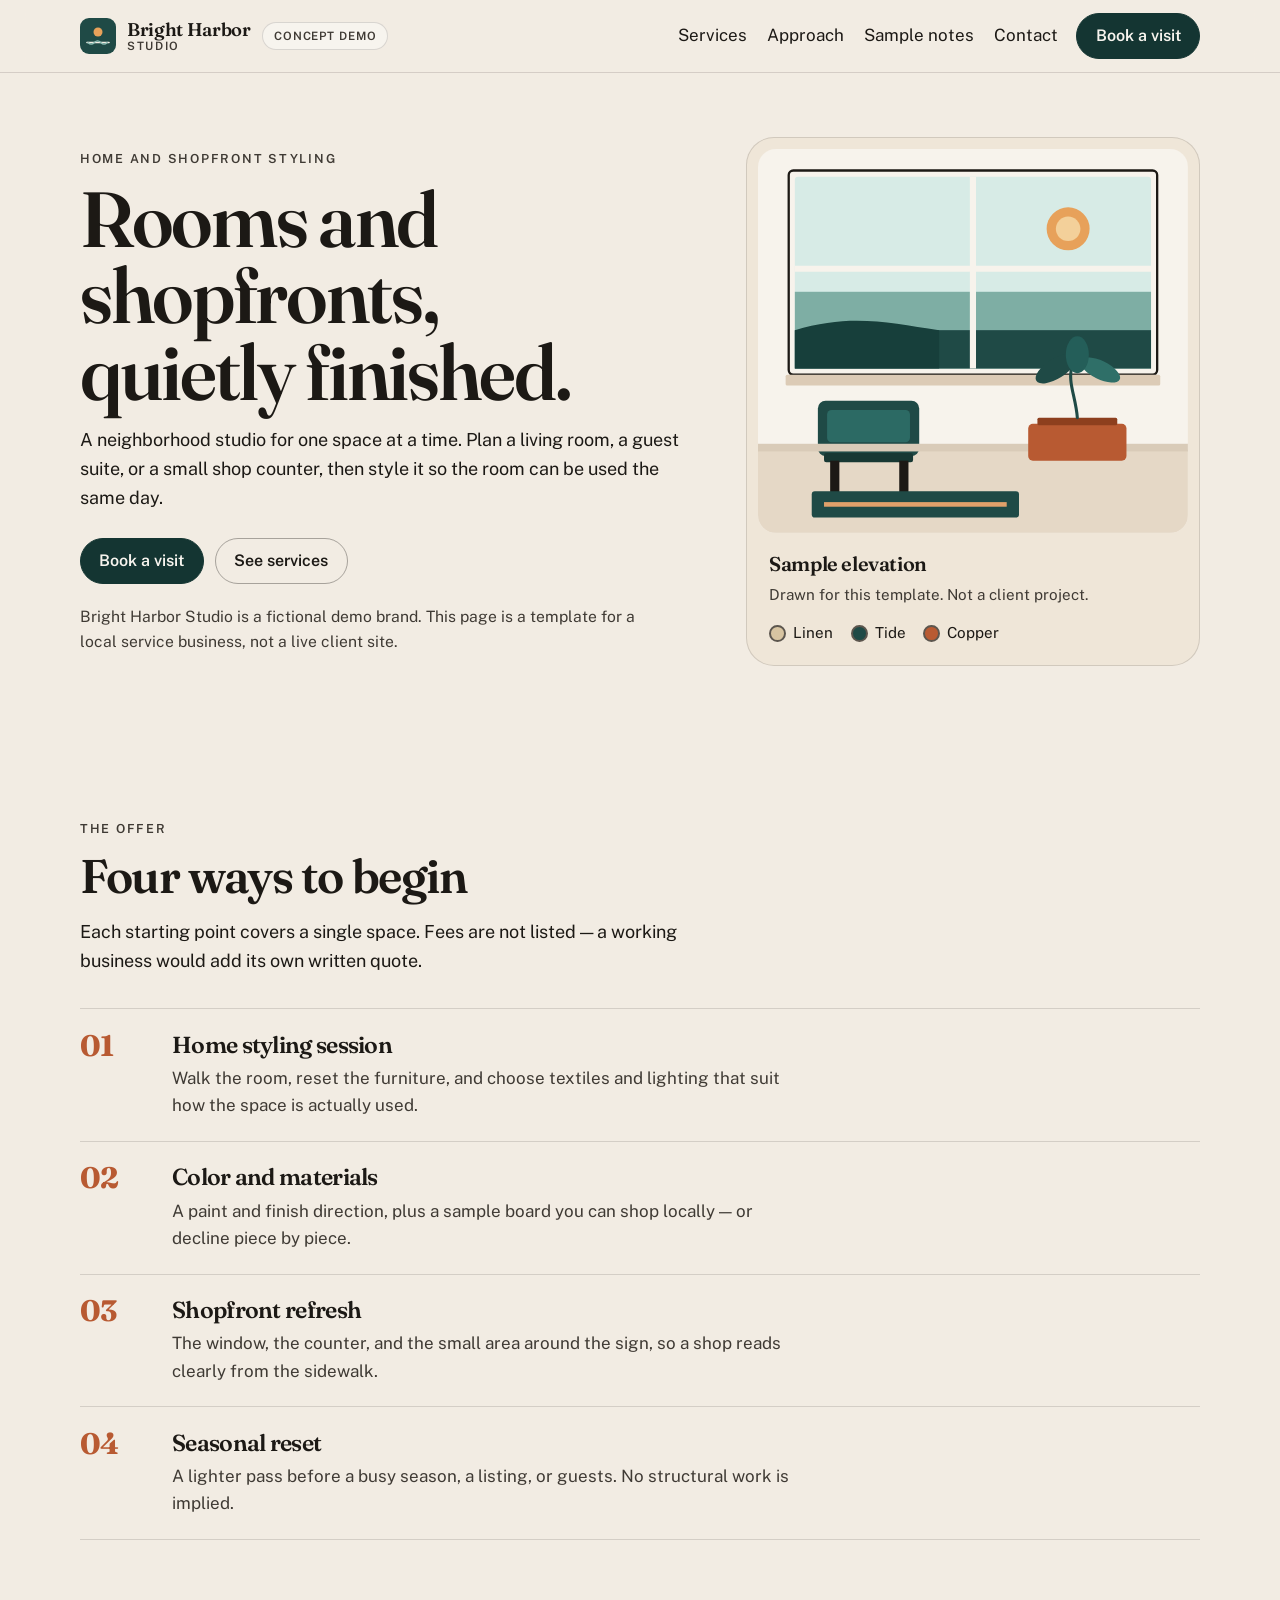
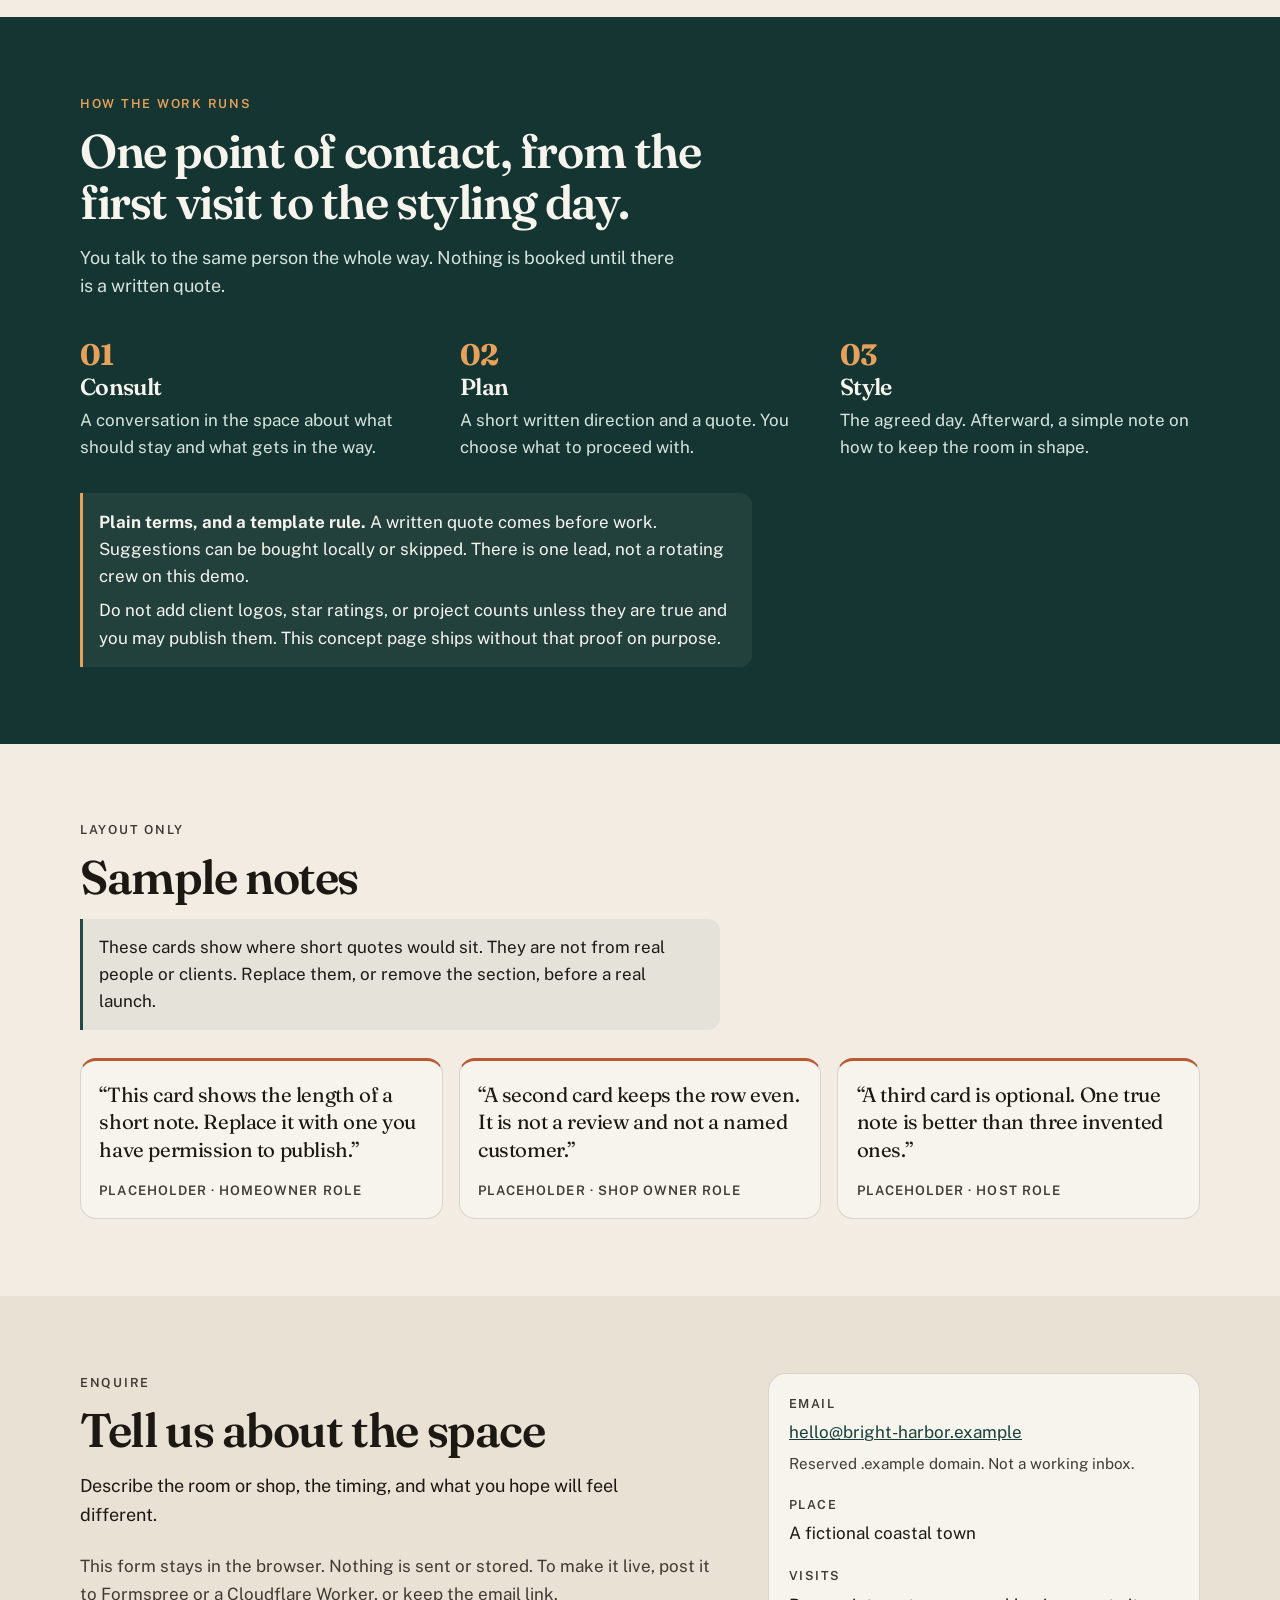
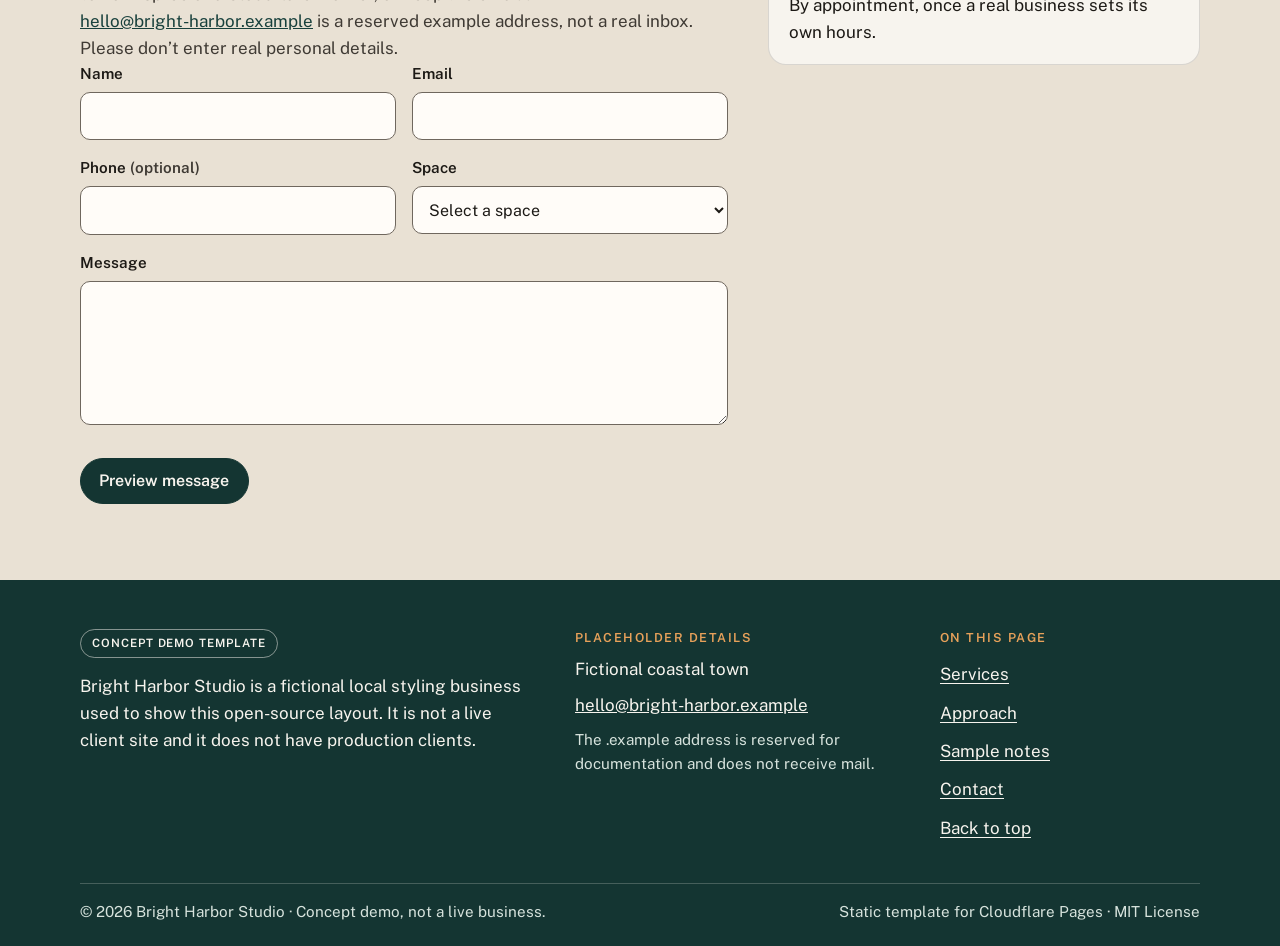
==== public/index.html @ 80c261a0 "Add Bright Harbor Studio concept landing template Ship a static HTML, CSS, and JS page a local servi" ====
<!DOCTYPE html>
<html lang="en">
<head>
  <meta charset="utf-8">
  <meta name="viewport" content="width=device-width, initial-scale=1">
  <title>Bright Harbor Studio — concept landing template</title>
  <meta name="description" content="Concept demo landing page for Bright Harbor Studio, a fictional local styling business. A static template for Cloudflare Pages — not a live client site.">
  <meta name="theme-color" content="#143532">
  <meta property="og:title" content="Bright Harbor Studio — concept landing template">
  <meta property="og:description" content="A fictional local-service landing page. Not a live client site.">
  <meta property="og:type" content="website">
  <link rel="icon" href="favicon.svg" type="image/svg+xml">
  <link rel="preconnect" href="https://fonts.googleapis.com">
  <link rel="preconnect" href="https://fonts.gstatic.com" crossorigin>
  <link href="https://fonts.googleapis.com/css2?family=Fraunces:opsz,wght@9..144,500;9..144,600;9..144,700&family=Public+Sans:ital,wght@0,400;0,500;0,600;1,400&display=swap" rel="stylesheet">
  <link rel="stylesheet" href="css/styles.css">
</head>
<body>
  <a class="skip-link" href="#content">Skip to content</a>
  <header class="site-header" id="top">
    <div class="wrap header-bar">
      <div class="brand">
        <a class="logo" href="#top">
          <svg class="logo-mark" viewBox="0 0 36 36" width="36" height="36" aria-hidden="true">
            <rect width="36" height="36" rx="9" fill="#1f4a46"/>
            <circle cx="18" cy="14" r="4.5" fill="#e7a15a"/>
            <path d="M7 24.5h22" stroke="#f3ece3" stroke-width="1.6" stroke-linecap="round"/>
            <path d="M8 24.5c2.2 2.2 4.2 2.2 6.4 0s4.2-2.2 6.4 0 4.2 2.2 6.4 0" fill="none" stroke="#8fbfb6" stroke-width="1.4" stroke-linecap="round"/>
          </svg>
          <span class="logo-text">
            <span class="logo-name">Bright Harbor</span>
            <span class="logo-sub">Studio</span>
          </span>
        </a>
        <span class="demo-pill">Concept demo</span>
      </div>
      <nav class="site-nav" aria-label="Primary">
        <a href="#services">Services</a>
        <a href="#approach">Approach</a>
        <a href="#notes">Sample notes</a>
        <a href="#contact">Contact</a>
        <a class="button nav-cta" href="#contact">Book a visit</a>
      </nav>
    </div>
  </header>

  <main id="content">
    <section class="hero" aria-labelledby="hero-title">
      <div class="wrap hero-grid">
        <div>
          <p class="kicker">Home and shopfront styling</p>
          <h1 id="hero-title">Rooms and shopfronts, quietly finished.</h1>
          <p class="lede">A neighborhood studio for one space at a time. Plan a living room, a guest suite, or a small shop counter, then style it so the room can be used the same day.</p>
          <div class="actions">
            <a class="button" href="#contact">Book a visit</a>
            <a class="button button-ghost" href="#services">See services</a>
          </div>
          <p class="concept-line">Bright Harbor Studio is a fictional demo brand. This page is a template for a local service business, not a live client site.</p>
        </div>
        <figure class="hero-card">
          <svg viewBox="0 0 560 500" width="560" height="500" role="img" aria-label="Decorative sample of a sunlit room facing the water. Not a photograph of a client project.">
            <rect width="560" height="500" fill="#f7f3ec"/>
            <rect y="392" width="560" height="108" fill="#e5d8c6"/>
            <rect x="48" y="36" width="464" height="250" rx="4" fill="#d7ebe6"/>
            <rect x="48" y="186" width="464" height="100" fill="#7eaea4"/>
            <rect x="48" y="236" width="464" height="50" fill="#1f4a46"/>
            <path d="M48 236 C120 214 170 226 236 236 L236 286 L48 286 Z" fill="#173f3b"/>
            <circle cx="404" cy="104" r="28" fill="#e7a15a"/>
            <circle cx="404" cy="104" r="16" fill="#f3d09a"/>
            <path d="M280 36 V286 M48 156 H512" stroke="#f7f3ec" stroke-width="8"/>
            <rect x="40" y="28" width="480" height="266" rx="6" fill="none" stroke="#1c1915" stroke-width="3"/>
            <rect x="36" y="294" width="488" height="14" rx="2" fill="#dccbb6"/>
            <rect x="78" y="328" width="132" height="72" rx="10" fill="#1f4a46"/>
            <rect x="90" y="340" width="108" height="42" rx="6" fill="#2c6a64"/>
            <rect x="86" y="396" width="116" height="12" rx="3" fill="#173833"/>
            <rect x="94" y="406" width="12" height="46" fill="#1c1915"/>
            <rect x="184" y="406" width="12" height="46" fill="#1c1915"/>
            <rect y="384" width="560" height="10" fill="#d9cbb8"/>
            <rect x="352" y="358" width="128" height="48" rx="6" fill="#b85a32"/>
            <rect x="364" y="350" width="104" height="10" rx="2" fill="#8d3f1e"/>
            <path d="M416 350c-2-28-14-48-6-70" fill="none" stroke="#1f4a46" stroke-width="4" stroke-linecap="round"/>
            <ellipse cx="388" cy="286" rx="30" ry="13" fill="#1f4a46" transform="rotate(-32 388 286)"/>
            <ellipse cx="446" cy="288" rx="28" ry="12" fill="#2f6f68" transform="rotate(26 446 288)"/>
            <ellipse cx="416" cy="268" rx="15" ry="24" fill="#245e59"/>
            <rect x="70" y="446" width="270" height="34" rx="4" fill="#1f4a46"/>
            <rect x="86" y="460" width="238" height="6" fill="#e0a06a"/>
          </svg>
          <figcaption>
            <p class="caption-title">Sample elevation</p>
            <p class="caption-note">Drawn for this template. Not a client project.</p>
            <ul class="swatches">
              <li><span class="swatch swatch-linen" aria-hidden="true"></span> Linen</li>
              <li><span class="swatch swatch-tide" aria-hidden="true"></span> Tide</li>
              <li><span class="swatch swatch-copper" aria-hidden="true"></span> Copper</li>
            </ul>
          </figcaption>
        </figure>
      </div>
    </section>

    <section class="section" id="services" aria-labelledby="services-title">
      <div class="wrap">
        <p class="kicker">The offer</p>
        <h2 id="services-title">Four ways to begin</h2>
        <p class="lede">Each starting point covers a single space. Fees are not listed — a working business would add its own written quote.</p>
        <ol class="service-list">
          <li>
            <span class="num">01</span>
            <div>
              <h3>Home styling session</h3>
              <p>Walk the room, reset the furniture, and choose textiles and lighting that suit how the space is actually used.</p>
            </div>
          </li>
          <li>
            <span class="num">02</span>
            <div>
              <h3>Color and materials</h3>
              <p>A paint and finish direction, plus a sample board you can shop locally — or decline piece by piece.</p>
            </div>
          </li>
          <li>
            <span class="num">03</span>
            <div>
              <h3>Shopfront refresh</h3>
              <p>The window, the counter, and the small area around the sign, so a shop reads clearly from the sidewalk.</p>
            </div>
          </li>
          <li>
            <span class="num">04</span>
            <div>
              <h3>Seasonal reset</h3>
              <p>A lighter pass before a busy season, a listing, or guests. No structural work is implied.</p>
            </div>
          </li>
        </ol>
      </div>
    </section>

    <section class="section band-dark" id="approach" aria-labelledby="approach-title">
      <div class="wrap">
        <p class="kicker">How the work runs</p>
        <h2 id="approach-title">One point of contact, from the first visit to the styling day.</h2>
        <p class="lede">You talk to the same person the whole way. Nothing is booked until there is a written quote.</p>
        <ol class="steps">
          <li>
            <span class="num">01</span>
            <h3>Consult</h3>
            <p>A conversation in the space about what should stay and what gets in the way.</p>
          </li>
          <li>
            <span class="num">02</span>
            <h3>Plan</h3>
            <p>A short written direction and a quote. You choose what to proceed with.</p>
          </li>
          <li>
            <span class="num">03</span>
            <h3>Style</h3>
            <p>The agreed day. Afterward, a simple note on how to keep the room in shape.</p>
          </li>
        </ol>
        <div class="template-note">
          <p><strong>Plain terms, and a template rule.</strong> A written quote comes before work. Suggestions can be bought locally or skipped. There is one lead, not a rotating crew on this demo.</p>
          <p>Do not add client logos, star ratings, or project counts unless they are true and you may publish them. This concept page ships without that proof on purpose.</p>
        </div>
      </div>
    </section>

    <section class="section" id="notes" aria-labelledby="notes-title">
      <div class="wrap">
        <p class="kicker">Layout only</p>
        <h2 id="notes-title">Sample notes</h2>
        <p class="note-intro">These cards show where short quotes would sit. They are not from real people or clients. Replace them, or remove the section, before a real launch.</p>
        <div class="note-grid">
          <figure class="note-card">
            <p>“This card shows the length of a short note. Replace it with one you have permission to publish.”</p>
            <footer>Placeholder · homeowner role</footer>
          </figure>
          <figure class="note-card">
            <p>“A second card keeps the row even. It is not a review and not a named customer.”</p>
            <footer>Placeholder · shop owner role</footer>
          </figure>
          <figure class="note-card">
            <p>“A third card is optional. One true note is better than three invented ones.”</p>
            <footer>Placeholder · host role</footer>
          </figure>
        </div>
      </div>
    </section>

    <section class="section band-sand" id="contact" aria-labelledby="contact-title">
      <div class="wrap contact-grid">
        <div>
          <p class="kicker">Enquire</p>
          <h2 id="contact-title">Tell us about the space</h2>
          <p class="lede">Describe the room or shop, the timing, and what you hope will feel different.</p>
          <form id="contact-form" class="contact-form" action="mailto:hello@bright-harbor.example" method="post" enctype="text/plain" aria-describedby="form-help">
            <p id="form-help" class="form-help">This form stays in the browser. Nothing is sent or stored. To make it live, post it to Formspree or a Cloudflare Worker, or keep the email link. <a class="email-link" href="mailto:hello@bright-harbor.example">hello@bright-harbor.example</a> is a reserved example address, not a real inbox. Please don’t enter real personal details.</p>
            <div class="form-grid">
              <div class="field">
                <label for="name">Name</label>
                <input id="name" name="name" type="text" autocomplete="name" maxlength="120" required>
              </div>
              <div class="field">
                <label for="email">Email</label>
                <input id="email" name="email" type="email" autocomplete="email" maxlength="160" required>
              </div>
              <div class="field">
                <label for="phone">Phone <span class="fine">(optional)</span></label>
                <input id="phone" name="phone" type="tel" autocomplete="tel" maxlength="40">
              </div>
              <div class="field">
                <label for="space">Space</label>
                <select id="space" name="space" required>
                  <option value="">Select a space</option>
                  <option value="home">Home — one room</option>
                  <option value="shopfront">Shopfront</option>
                  <option value="seasonal">Seasonal reset</option>
                  <option value="unsure">Not sure yet</option>
                </select>
              </div>
              <div class="field field-full">
                <label for="message">Message</label>
                <textarea id="message" name="message" maxlength="2000" required></textarea>
              </div>
            </div>
            <div class="actions">
              <button class="button" type="submit">Preview message</button>
            </div>
            <div id="form-status" class="form-status" role="status" aria-live="polite" tabindex="-1" hidden></div>
            <noscript>
              <p class="form-help">JavaScript is off, so the button opens an email draft to the example address instead of an on-page note. That address still does not receive mail.</p>
            </noscript>
          </form>
        </div>
        <aside class="contact-aside" aria-label="Placeholder studio details">
          <p class="aside-label">Email</p>
            <p><a class="email-link" href="mailto:hello@bright-harbor.example">hello@bright-harbor.example</a></p>
          <p class="fine aside-gap">Reserved .example domain. Not a working inbox.</p>
          <p class="aside-label">Place</p>
          <p>A fictional coastal town</p>
          <p class="aside-label">Visits</p>
          <p>By appointment, once a real business sets its own hours.</p>
        </aside>
      </div>
    </section>
  </main>

  <footer class="site-footer">
    <div class="wrap footer-grid">
      <div>
        <p class="demo-badge">Concept demo template</p>
        <p>Bright Harbor Studio is a fictional local styling business used to show this open-source layout. It is not a live client site and it does not have production clients.</p>
      </div>
      <div>
        <p class="footer-label">Placeholder details</p>
        <p>Fictional coastal town</p>
        <p class="footer-gap"><a class="email-link" href="mailto:hello@bright-harbor.example">hello@bright-harbor.example</a></p>
        <p class="fine footer-gap">The .example address is reserved for documentation and does not receive mail.</p>
      </div>
      <nav aria-label="On this page">
        <p class="footer-label">On this page</p>
        <ul class="footer-links">
          <li><a href="#services">Services</a></li>
          <li><a href="#approach">Approach</a></li>
          <li><a href="#notes">Sample notes</a></li>
          <li><a href="#contact">Contact</a></li>
          <li><a href="#top">Back to top</a></li>
        </ul>
      </nav>
    </div>
    <div class="wrap footer-base">
      <p>© <span id="year">2026</span> Bright Harbor Studio · Concept demo, not a live business.</p>
      <p>Static template for Cloudflare Pages · MIT License</p>
    </div>
  </footer>
  <script src="js/main.js"></script>
</body>
</html>
---- public/css/styles.css ----
/* Bright Harbor Studio — concept template
   Recolor the page by editing the custom properties below. */

:root {
  --paper: #f2ece3;
  --paper-deep: #e9e1d4;
  --foam: #f7f4ee;
  --ink: #1c1915;
  --ink-soft: #3f3a34;
  --tide: #1f4a46;
  --tide-deep: #143532;
  --copper: #b85a32;
  --line: rgba(28, 25, 21, 0.14);
  --serif: "Fraunces", "Iowan Old Style", Palatino, "Palatino Linotype", Georgia, serif;
  --sans: "Public Sans", "Segoe UI", "Helvetica Neue", Arial, sans-serif;
  --wrap: 1120px;
  --header: 4.5rem;
  color-scheme: light;
}

*,
*::before,
*::after {
  box-sizing: border-box;
}

html {
  scroll-behavior: smooth;
}

body {
  margin: 0;
  min-height: 100vh;
  display: flex;
  flex-direction: column;
  background: var(--paper);
  color: var(--ink);
  font-family: var(--sans);
  font-size: 1.0625rem;
  line-height: 1.6;
  text-rendering: optimizeLegibility;
}

main {
  flex: 1 0 auto;
}

[id] {
  scroll-margin-top: 5.5rem;
}

img,
svg {
  max-width: 100%;
}

h1,
h2,
h3 {
  font-family: var(--serif);
  font-weight: 600;
  letter-spacing: -0.03em;
  line-height: 1.08;
  text-wrap: balance;
  margin: 0;
}

h1 {
  font-size: clamp(2.7rem, 1.2rem + 4.6vw, 5.05rem);
  font-weight: 600;
  line-height: 0.98;
}

h2 {
  font-size: clamp(2rem, 1.35rem + 2vw, 3.15rem);
}

h3 {
  font-size: 1.45rem;
  line-height: 1.2;
}

p {
  margin: 0;
}

a {
  color: #18403c;
}

a:visited {
  color: #18403c;
}

a:hover {
  color: #102c29;
}

:focus-visible {
  outline: 2px solid var(--foam);
  outline-offset: 2px;
  box-shadow: 0 0 0 4px var(--ink);
}

.skip-link {
  position: absolute;
  left: 0.75rem;
  top: 0.75rem;
  transform: translateY(-160%);
  background: var(--tide-deep);
  color: var(--foam);
  padding: 0.65rem 0.9rem;
  border-radius: 8px;
  z-index: 30;
  text-decoration: none;
}

.skip-link:focus {
  transform: none;
  color: var(--foam);
}

.sr-only {
  position: absolute;
  width: 1px;
  height: 1px;
  padding: 0;
  margin: -1px;
  overflow: hidden;
  clip: rect(0, 0, 0, 0);
  white-space: nowrap;
  border: 0;
}

.wrap {
  width: min(var(--wrap), calc(100% - 2.5rem));
  margin-inline: auto;
}

.kicker {
  margin: 0 0 0.75rem;
  font-size: 0.78rem;
  font-weight: 600;
  letter-spacing: 0.14em;
  text-transform: uppercase;
  color: var(--ink-soft);
}

.lede {
  max-width: 38rem;
  margin-top: 1rem;
  font-size: 1.125rem;
}

.section {
  padding-block: clamp(3.25rem, 6vw, 5.75rem);
}

.site-header {
  position: sticky;
  top: 0;
  z-index: 10;
  background: rgba(242, 236, 227, 0.92);
  backdrop-filter: blur(12px);
  border-bottom: 1px solid var(--line);
}

.header-bar {
  display: flex;
  align-items: center;
  justify-content: space-between;
  gap: 0.75rem 1.5rem;
  flex-wrap: wrap;
  min-height: var(--header);
  padding-block: 0.45rem;
}

.brand {
  display: flex;
  align-items: center;
  gap: 0.75rem;
  flex-wrap: wrap;
}

.logo {
  display: inline-flex;
  align-items: center;
  gap: 0.7rem;
  min-height: 44px;
  color: inherit;
  text-decoration: none;
}

.logo:visited,
.logo:hover {
  color: inherit;
}

.logo-mark {
  display: block;
  width: 36px;
  height: 36px;
  flex: none;
}

.logo-text {
  display: flex;
  flex-direction: column;
  line-height: 1.05;
}

.logo-name {
  font-family: var(--serif);
  font-weight: 600;
  font-size: 1.15rem;
  letter-spacing: -0.02em;
}

.logo-sub {
  font-size: 0.72rem;
  font-weight: 600;
  letter-spacing: 0.14em;
  text-transform: uppercase;
  color: var(--ink-soft);
}

.demo-pill {
  display: inline-flex;
  align-items: center;
  min-height: 1.8rem;
  padding: 0.15rem 0.65rem;
  border: 1px solid var(--line);
  border-radius: 999px;
  background: var(--foam);
  color: var(--ink-soft);
  font-size: 0.72rem;
  font-weight: 600;
  letter-spacing: 0.08em;
  text-transform: uppercase;
}

.site-nav {
  display: flex;
  flex-wrap: wrap;
  align-items: center;
  gap: 0.15rem 0.35rem;
}

.site-nav a {
  display: inline-flex;
  align-items: center;
  min-height: 44px;
  padding-inline: 0.45rem;
  color: inherit;
  text-decoration: none;
}

.site-nav a:visited {
  color: inherit;
}

.site-nav a:hover {
  text-decoration: underline;
  text-underline-offset: 0.22em;
}

.site-nav a.button,
.site-nav a.button:visited,
.site-nav a.button:hover {
  padding: 0.55rem 1.15rem;
  color: var(--foam);
  text-decoration: none;
}

.site-nav a.button:hover {
  background: var(--tide);
  border-color: var(--tide);
}

.nav-cta {
  margin-left: 0.35rem;
}

.button {
  display: inline-flex;
  align-items: center;
  justify-content: center;
  min-height: 44px;
  padding: 0.55rem 1.15rem;
  border: 1px solid var(--tide-deep);
  border-radius: 999px;
  background: var(--tide-deep);
  color: var(--foam);
  font: inherit;
  font-size: 1rem;
  font-weight: 600;
  text-decoration: none;
  cursor: pointer;
}

.button:visited,
.button:hover {
  color: var(--foam);
  background: var(--tide);
  border-color: var(--tide);
}

.button-ghost {
  background: transparent;
  color: var(--ink);
  border-color: rgba(28, 25, 21, 0.35);
}

.button-ghost:visited,
.button-ghost:hover {
  color: var(--ink);
  background: rgba(28, 25, 21, 0.05);
  border-color: rgba(28, 25, 21, 0.55);
}

.actions {
  display: flex;
  flex-wrap: wrap;
  gap: 0.7rem;
  margin-top: 1.6rem;
}

.hero {
  padding-block: clamp(2.4rem, 5vw, 4.5rem) clamp(3rem, 6vw, 5.5rem);
}

.hero-grid {
  display: grid;
  grid-template-columns: minmax(0, 1.15fr) minmax(260px, 0.85fr);
  gap: clamp(1.75rem, 4vw, 4rem);
  align-items: center;
}

.concept-line {
  max-width: 36rem;
  margin-top: 1.25rem;
  color: var(--ink-soft);
  font-size: 0.98rem;
}

.hero-card {
  margin: 0;
  padding: 0.7rem 0.7rem 0.95rem;
  background: #efe6d8;
  border: 1px solid var(--line);
  border-radius: 28px;
}

.hero-card svg {
  display: block;
  width: 100%;
  height: auto;
  border-radius: 18px;
}

.hero-card figcaption {
  padding: 0.95rem 0.7rem 0.25rem;
}

.caption-title {
  font-family: var(--serif);
  font-size: 1.25rem;
  font-weight: 600;
  letter-spacing: -0.02em;
}

.caption-note {
  margin-top: 0.2rem;
  color: var(--ink-soft);
  font-size: 0.95rem;
}

.swatches {
  display: flex;
  flex-wrap: wrap;
  gap: 0.65rem 1.1rem;
  margin: 0.85rem 0 0;
  padding: 0;
  list-style: none;
}

.swatches li {
  display: flex;
  align-items: center;
  gap: 0.45rem;
  font-size: 0.95rem;
}

.swatch {
  width: 1.05rem;
  height: 1.05rem;
  border: 2px solid #5c564e;
  border-radius: 50%;
}

.swatch-linen { background: #d7c4a1; }

.email-link {
  white-space: nowrap;
}

@media (max-width: 360px) {
  .email-link {
    white-space: normal;
  }
}

.swatch-tide { background: #1f4a46; }
.swatch-copper { background: #b85a32; }

.service-list,
.steps,
.terms,
.footer-links {
  margin: 0;
  padding: 0;
  list-style: none;
}

.service-list {
  margin-top: 2rem;
  border-top: 1px solid var(--line);
}

.service-list li {
  display: grid;
  grid-template-columns: 4.75rem minmax(0, 1fr);
  gap: 0.35rem 1rem;
  padding: 1.35rem 0;
  border-bottom: 1px solid var(--line);
}

.service-list p,
.steps p {
  margin-top: 0.4rem;
  max-width: 40rem;
  color: var(--ink-soft);
}

.num {
  font-family: var(--serif);
  font-size: 1.85rem;
  font-weight: 700;
  letter-spacing: -0.03em;
  color: var(--copper);
  line-height: 1;
}

.band-dark {
  background: var(--tide-deep);
  color: var(--foam);
}

.band-dark .kicker {
  color: #e7a15a;
}

.band-dark h2,
.band-dark h3 {
  color: var(--foam);
}

.band-dark .lede,
.band-dark .steps p,
.band-dark .terms {
  color: #d7e3dd;
}

.steps {
  display: grid;
  grid-template-columns: repeat(3, minmax(0, 1fr));
  gap: 1.5rem 1.25rem;
  margin-top: 2.4rem;
}

.band-dark .num {
  color: #e7a15a;
}

.terms {
  display: grid;
  grid-template-columns: 1fr 1fr;
  gap: 0.8rem 2rem;
  margin-top: 1.1rem;
}

.terms li {
  position: relative;
  padding-left: 1.15rem;
}

.terms li::before {
  content: "";
  position: absolute;
  left: 0;
  top: 0.55rem;
  width: 0.45rem;
  height: 0.45rem;
  border-radius: 50%;
  background: var(--copper);
}

.band-dark .terms li::before {
  background: #e7a15a;
}

.template-note {
  max-width: 42rem;
  margin-top: 2rem;
  padding: 0.95rem 1rem;
  border-left: 3px solid #e7a15a;
  border-radius: 0 12px 12px 0;
  background: rgba(247, 244, 238, 0.06);
}

.template-note p + p {
  margin-top: 0.45rem;
}

.note-intro {
  max-width: 40rem;
  margin-top: 1rem;
  padding: 0.9rem 1rem;
  border-left: 3px solid var(--tide);
  background: rgba(31, 74, 70, 0.06);
  border-radius: 0 12px 12px 0;
}

.note-grid {
  display: grid;
  grid-template-columns: repeat(3, minmax(0, 1fr));
  gap: 1rem;
  margin-top: 1.75rem;
}

.note-card {
  margin: 0;
  padding: 1.25rem 1.15rem 1.1rem;
  background: var(--foam);
  border: 1px solid var(--line);
  border-top: 3px solid var(--copper);
  border-radius: 16px;
}

.note-card p {
  font-family: var(--serif);
  font-size: 1.28rem;
  line-height: 1.35;
  letter-spacing: -0.02em;
}

.note-card footer {
  margin-top: 1rem;
  color: var(--ink-soft);
  font-size: 0.82rem;
  font-weight: 600;
  letter-spacing: 0.08em;
  text-transform: uppercase;
}

.band-sand {
  background: var(--paper-deep);
}

.contact-grid {
  display: grid;
  grid-template-columns: minmax(0, 1.2fr) minmax(240px, 0.8fr);
  gap: 1.75rem 2.5rem;
  align-items: start;
}

.form-help {
  max-width: 40rem;
  margin-top: 1rem;
  color: var(--ink-soft);
}

.form-help a {
  color: #18403c;
}

.contact-form {
  margin-top: 1.5rem;
}

.form-grid {
  display: grid;
  grid-template-columns: 1fr 1fr;
  gap: 1rem;
}

.field-full {
  grid-column: 1 / -1;
}

.field label {
  display: block;
  margin-bottom: 0.35rem;
  font-size: 0.95rem;
  font-weight: 600;
}

.field input,
.field select,
.field textarea {
  width: 100%;
  min-height: 48px;
  padding: 0.65rem 0.75rem;
  border: 1px solid #6f675e;
  border-radius: 10px;
  background: #fffcf8;
  color: var(--ink);
  font: inherit;
  font-size: 1rem;
}

.field textarea {
  min-height: 9rem;
  resize: vertical;
}

.field input::placeholder,
.field textarea::placeholder {
  color: #5c564e;
}

.was-validated input:invalid,
.was-validated select:invalid,
.was-validated textarea:invalid {
  border-color: #8c2f12;
}

.form-status {
  margin-top: 1rem;
  padding: 0.9rem 1rem;
  border: 1px solid var(--tide);
  border-radius: 12px;
  background: #e5f0ec;
  color: var(--tide-deep);
}

[hidden] {
  display: none !important;
}

.contact-aside {
  padding: 1.25rem 1.25rem 1.1rem;
  background: var(--foam);
  border: 1px solid var(--line);
  border-radius: 18px;
}

.aside-label {
  margin-bottom: 0.35rem;
  font-size: 0.78rem;
  font-weight: 600;
  letter-spacing: 0.12em;
  text-transform: uppercase;
  color: var(--ink-soft);
}

.contact-aside p + .aside-label {
  margin-top: 1.15rem;
}

.aside-gap {
  margin-top: 0.35rem;
}

.fine {
  color: var(--ink-soft);
  font-size: 0.95rem;
}

.site-footer .fine {
  color: #d7e3dd;
}

.site-footer {
  background: var(--tide-deep);
  color: var(--foam);
  padding-block: 3rem 1.4rem;
}

.site-footer a,
.site-footer a:visited {
  color: var(--foam);
}

.site-footer a:hover {
  color: #fff;
}

.footer-grid {
  display: grid;
  grid-template-columns: 1.4fr 1fr 0.8fr;
  gap: 2rem 2.5rem;
}

.demo-badge {
  display: inline-block;
  margin-bottom: 0.9rem;
  padding: 0.28rem 0.7rem;
  border: 1px solid rgba(247, 244, 238, 0.5);
  border-radius: 999px;
  font-size: 0.72rem;
  font-weight: 600;
  letter-spacing: 0.08em;
  text-transform: uppercase;
}

.footer-label {
  margin-bottom: 0.45rem;
  font-size: 0.78rem;
  font-weight: 600;
  letter-spacing: 0.12em;
  text-transform: uppercase;
  color: #e7a15a;
}

.footer-gap {
  margin-top: 0.55rem;
}

.footer-links a {
  display: inline-flex;
  align-items: center;
  min-height: 2.4rem;
  text-underline-offset: 0.18em;
}

.footer-base {
  display: flex;
  flex-wrap: wrap;
  justify-content: space-between;
  gap: 0.45rem 1.25rem;
  margin-top: 2.2rem;
  padding-top: 1rem;
  border-top: 1px solid rgba(247, 244, 238, 0.22);
  color: #d7e3dd;
  font-size: 0.95rem;
}

.missing {
  padding-block: clamp(4rem, 10vw, 7rem);
}

.missing h1 {
  font-size: clamp(2.4rem, 1.4rem + 3vw, 4rem);
}

.missing p {
  max-width: 36rem;
  margin-top: 1rem;
}

@media (max-width: 860px) {
  .hero-grid,
  .contact-grid,
  .note-grid,
  .steps,
  .footer-grid {
    grid-template-columns: 1fr;
  }

  .nav-cta {
    margin-left: 0;
  }
}

@media (max-width: 640px) {
  .wrap {
    width: min(var(--wrap), calc(100% - 2rem));
  }

  .form-grid,
  .terms,
  .service-list li {
    grid-template-columns: 1fr;
  }

  .footer-base {
    flex-direction: column;
  }
}

@media (prefers-reduced-motion: reduce) {
  html {
    scroll-behavior: auto;
  }

  *,
  *::before,
  *::after {
    transition: none !important;
    animation: none !important;
  }
}

@media print {
  .site-header {
    position: static;
  }

  .band-dark,
  .site-footer,
  .band-sand {
    background: #fff;
    color: #111;
  }

  .band-dark h2,
  .band-dark h3,
  .band-dark .lede,
  .band-dark .steps p,
  .band-dark .terms,
  .site-footer,
  .site-footer a,
  .site-footer a:visited,
  .footer-base,
  .footer-label,
  .band-dark .kicker,
  .band-dark .num {
    color: #111;
  }

  .button,
  .demo-pill,
  .demo-badge {
    border-color: #111;
  }
}
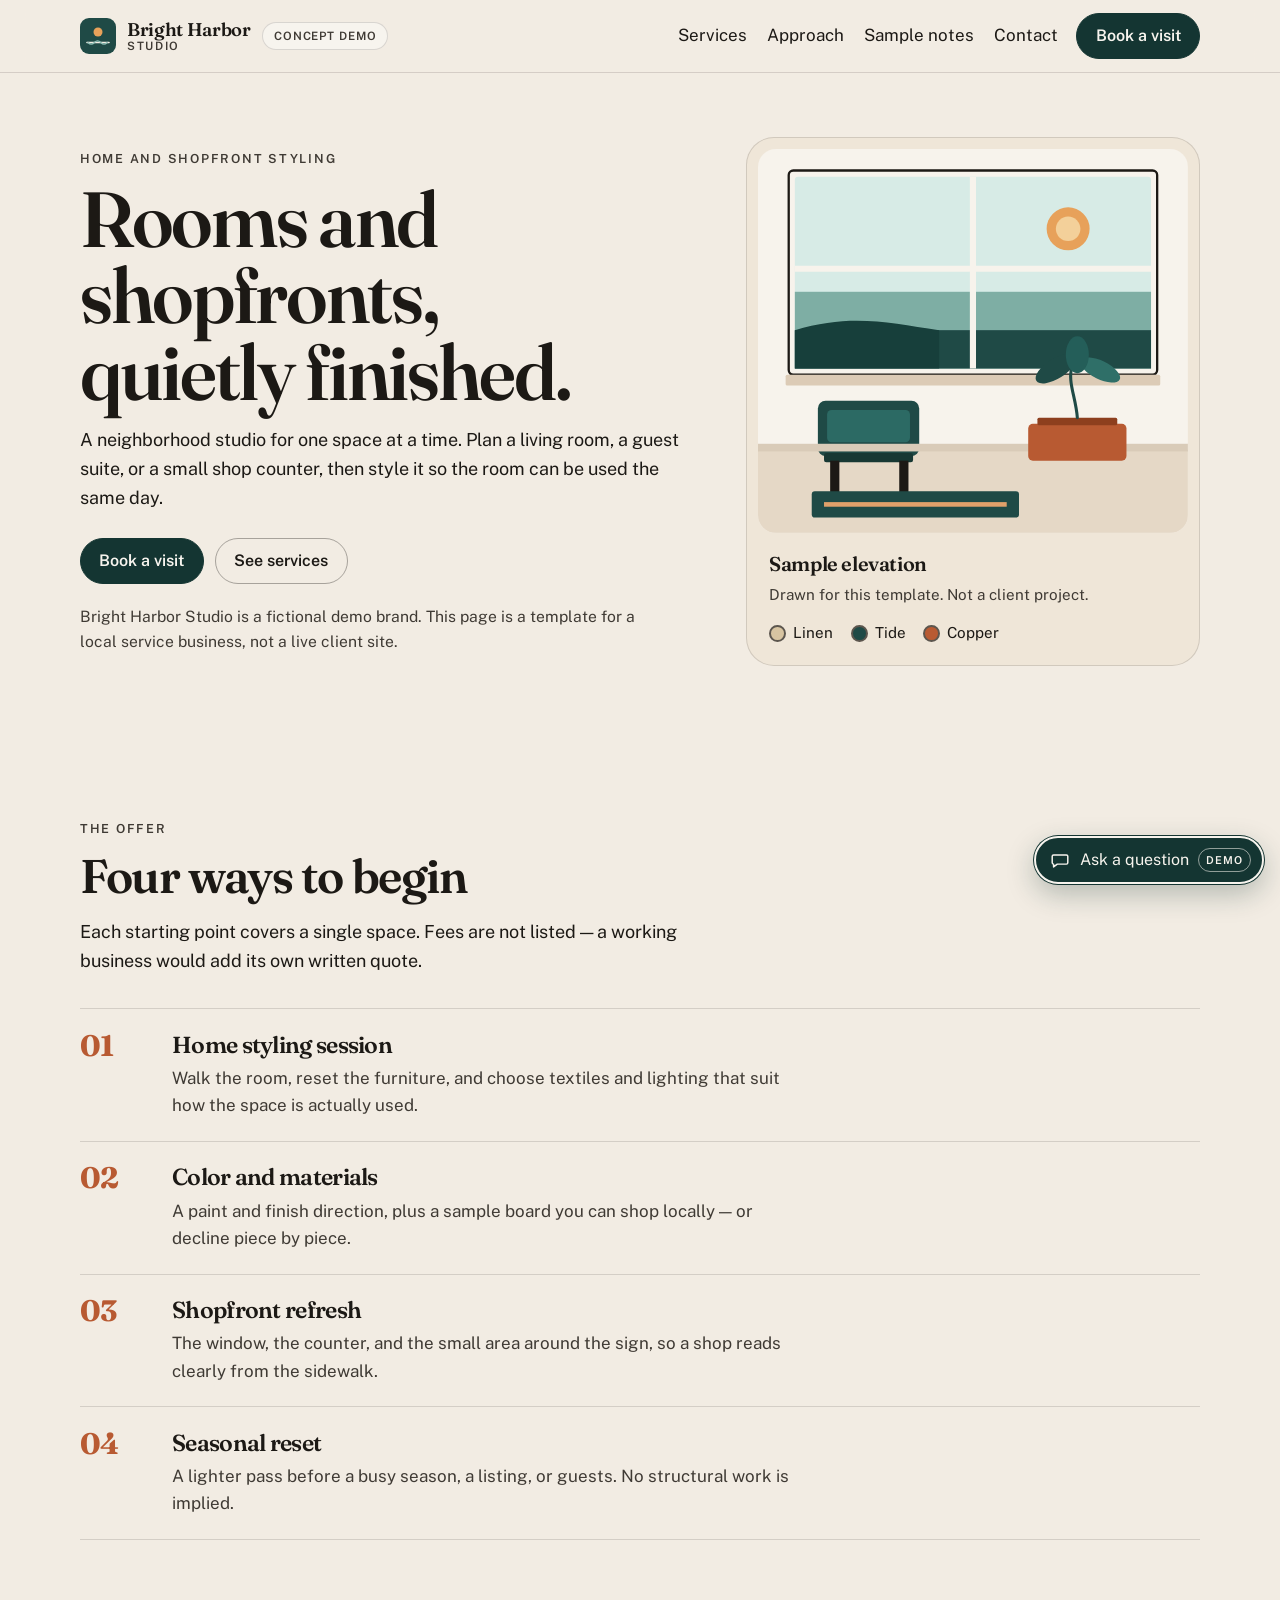
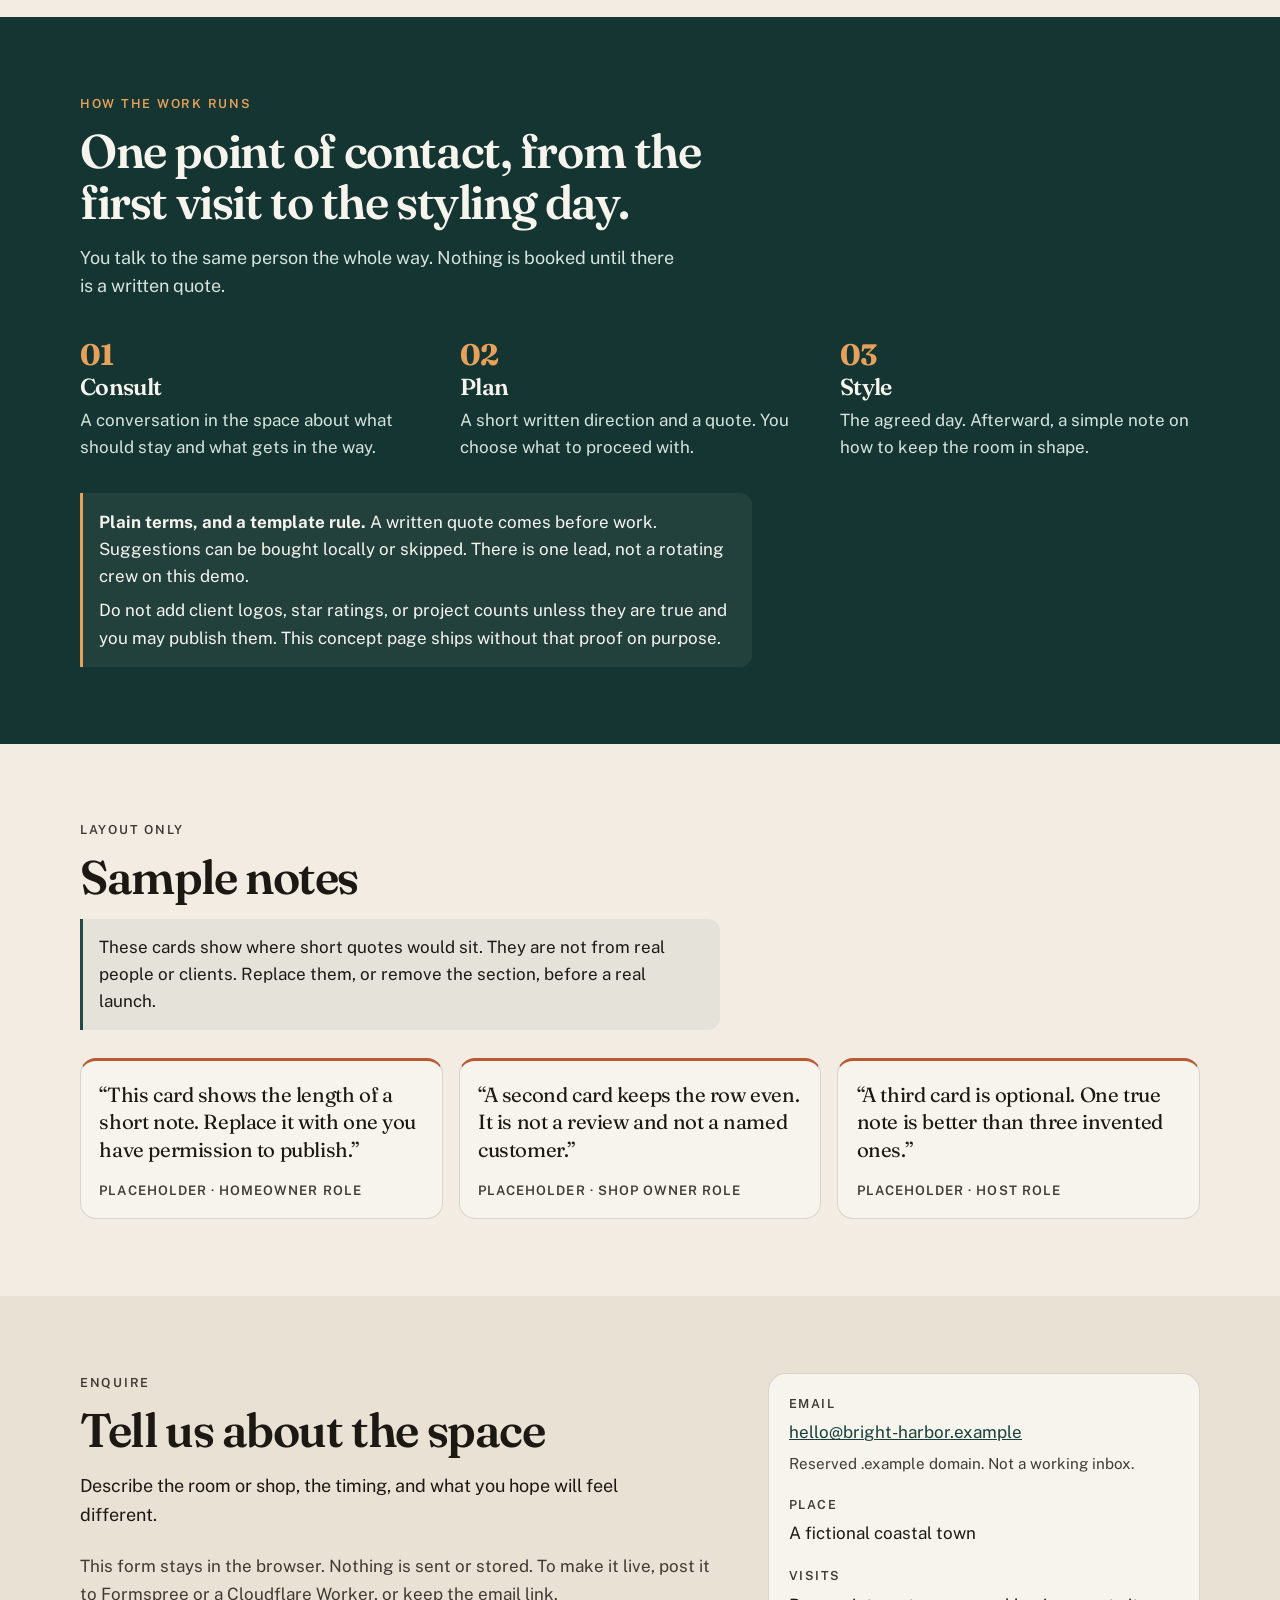
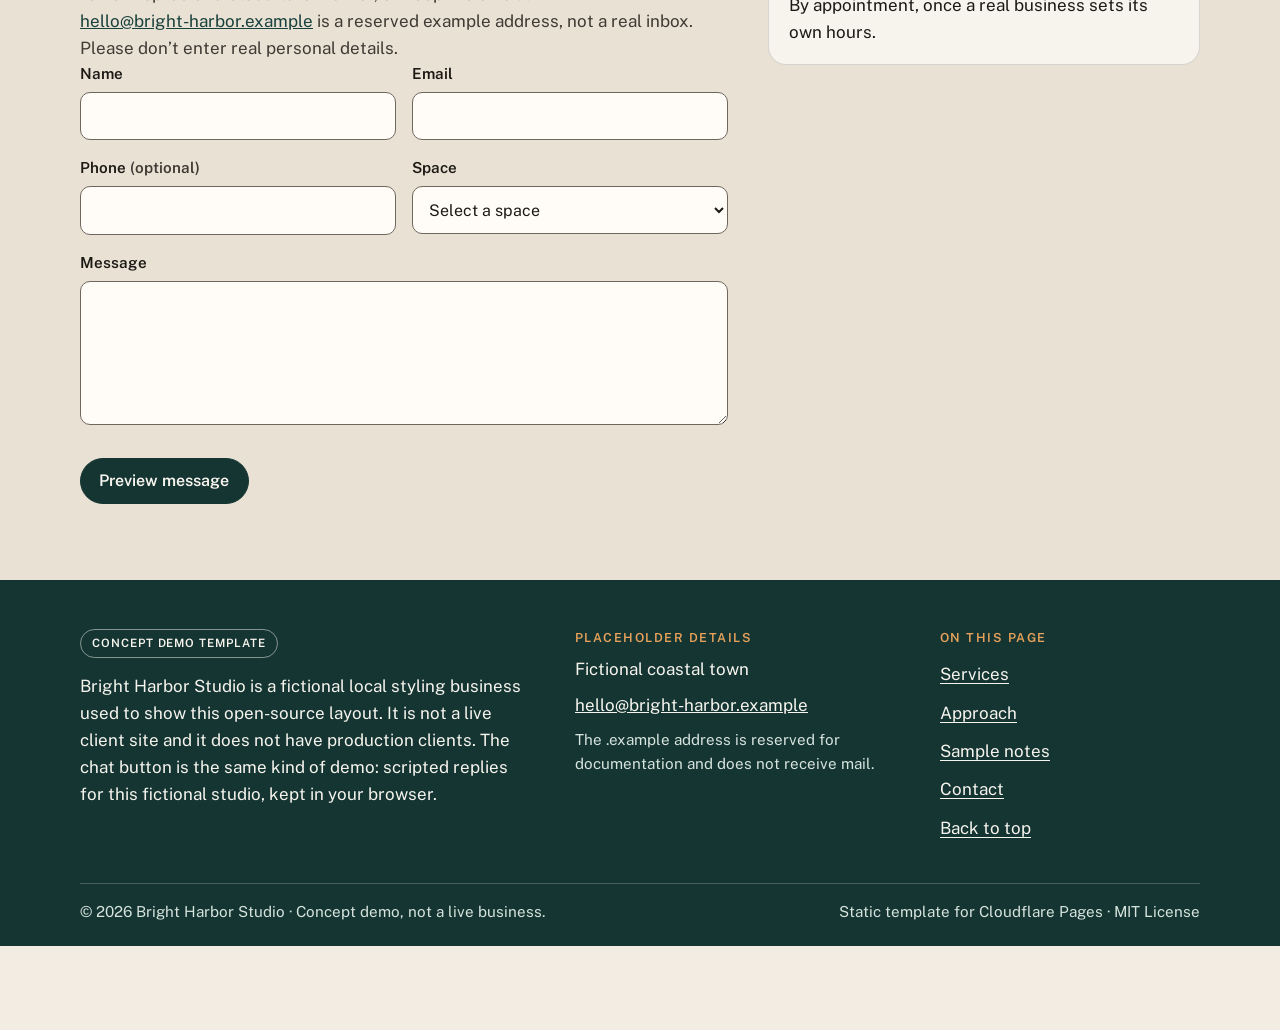
==== commit 9b8fa41d: "Add a concept support chat widget with scripted replies. The demo site loads a floating panel that a" ====
--- a/public/index.html
+++ b/public/index.html
@@ -14,6 +14,7 @@
   <link rel="preconnect" href="https://fonts.gstatic.com" crossorigin>
   <link href="https://fonts.googleapis.com/css2?family=Fraunces:opsz,wght@9..144,500;9..144,600;9..144,700&family=Public+Sans:ital,wght@0,400;0,500;0,600;1,400&display=swap" rel="stylesheet">
   <link rel="stylesheet" href="css/styles.css">
+  <link rel="stylesheet" href="css/support-widget.css">
 </head>
 <body>
   <a class="skip-link" href="#content">Skip to content</a>
@@ -249,7 +250,7 @@
     <div class="wrap footer-grid">
       <div>
         <p class="demo-badge">Concept demo template</p>
-        <p>Bright Harbor Studio is a fictional local styling business used to show this open-source layout. It is not a live client site and it does not have production clients.</p>
+        <p>Bright Harbor Studio is a fictional local styling business used to show this open-source layout. It is not a live client site and it does not have production clients. The chat button is the same kind of demo: scripted replies for this fictional studio, kept in your browser.</p>
       </div>
       <div>
         <p class="footer-label">Placeholder details</p>
@@ -274,5 +275,6 @@
     </div>
   </footer>
   <script src="js/main.js"></script>
+  <script src="js/support-widget.js" defer></script>
 </body>
 </html>
--- a/public/css/support-widget.css
+++ b/public/css/support-widget.css
@@ -0,0 +1,355 @@
+/* Styles for the concept support widget. Scoped to .bhs-root so the
+   file can be dropped onto another site without touching its CSS. */
+
+.bhs-root,
+.bhs-root *,
+.bhs-root *::before,
+.bhs-root *::after {
+  box-sizing: border-box;
+}
+
+.bhs-root {
+  color: #1c1915;
+  font-family: "Public Sans", "Segoe UI", "Helvetica Neue", Arial, sans-serif;
+  font-size: 1rem;
+  line-height: 1.5;
+}
+
+/* Keep the last line of the page from sitting under the fixed launcher. */
+body:has(#bhs-support) {
+  padding-bottom: calc(5.25rem + env(safe-area-inset-bottom));
+}
+
+.bhs-root p {
+  margin: 0;
+}
+
+.bhs-root button,
+.bhs-root textarea {
+  font: inherit;
+}
+
+.bhs-root [hidden] {
+  display: none !important;
+}
+
+.bhs-sr {
+  position: absolute;
+  width: 1px;
+  height: 1px;
+  padding: 0;
+  margin: -1px;
+  overflow: hidden;
+  clip: rect(0, 0, 0, 0);
+  white-space: nowrap;
+  border: 0;
+}
+
+.bhs-launcher,
+.bhs-panel {
+  position: fixed;
+  z-index: 20;
+}
+
+.bhs-launcher {
+  right: calc(1rem + env(safe-area-inset-right));
+  bottom: calc(1rem + env(safe-area-inset-bottom));
+  display: inline-flex;
+  align-items: center;
+  gap: 0.55rem;
+  min-height: 48px;
+  max-width: calc(100vw - 1.5rem);
+  padding: 0.4rem 0.7rem 0.4rem 0.85rem;
+  border: 2px solid #f7f4ee;
+  border-radius: 999px;
+  background: #143532;
+  color: #f7f4ee;
+  font-weight: 600;
+  box-shadow: 0 0 0 1px #143532, 0 10px 28px rgba(20, 53, 50, 0.28);
+  cursor: pointer;
+}
+
+.bhs-launcher:hover {
+  background: #1f4a46;
+  border-color: #f7f4ee;
+  color: #f7f4ee;
+}
+
+.bhs-launcher-demo {
+  display: inline-flex;
+  align-items: center;
+  min-height: 1.5rem;
+  padding: 0.05rem 0.45rem;
+  border: 1px solid rgba(247, 244, 238, 0.55);
+  border-radius: 999px;
+  font-size: 0.68rem;
+  font-weight: 600;
+  letter-spacing: 0.08em;
+  text-transform: uppercase;
+}
+
+.bhs-panel {
+  right: calc(1rem + env(safe-area-inset-right));
+  bottom: calc(5.25rem + env(safe-area-inset-bottom));
+  display: flex;
+  flex-direction: column;
+  width: min(23rem, calc(100vw - 2rem));
+  min-height: min(20rem, calc(100vh - 11rem));
+  min-height: min(20rem, calc(100dvh - 11rem));
+  max-height: calc(100vh - 10.5rem - env(safe-area-inset-bottom));
+  max-height: calc(100dvh - 10.5rem - env(safe-area-inset-bottom));
+  overflow: hidden;
+  border: 1px solid rgba(28, 25, 21, 0.14);
+  border-radius: 20px;
+  background: #f7f4ee;
+  color: #1c1915;
+  box-shadow: 0 18px 50px rgba(28, 25, 21, 0.18);
+}
+
+.bhs-header {
+  display: flex;
+  align-items: flex-start;
+  justify-content: space-between;
+  gap: 0.75rem;
+  padding: 0.9rem 0.9rem 0.75rem;
+  border-bottom: 1px solid rgba(28, 25, 21, 0.14);
+}
+
+.bhs-heading {
+  min-width: 0;
+}
+
+.bhs-kicker {
+  display: inline-flex;
+  align-items: center;
+  min-height: 1.5rem;
+  padding: 0.05rem 0.55rem;
+  border: 1px solid rgba(28, 25, 21, 0.14);
+  border-radius: 999px;
+  background: #fff;
+  color: #3f3a34;
+  font-size: 0.72rem;
+  font-weight: 600;
+  letter-spacing: 0.08em;
+  text-transform: uppercase;
+}
+
+.bhs-title {
+  margin-top: 0.4rem;
+  font-family: Fraunces, "Iowan Old Style", Palatino, Georgia, serif;
+  font-size: 1.35rem;
+  font-weight: 600;
+  letter-spacing: -0.03em;
+  line-height: 1.15;
+}
+
+.bhs-disclaimer {
+  margin-top: 0.35rem;
+  color: #3f3a34;
+  font-size: 0.875rem;
+  line-height: 1.45;
+}
+
+.bhs-close,
+.bhs-chip {
+  border: 1px solid rgba(28, 25, 21, 0.35);
+  border-radius: 999px;
+  background: transparent;
+  color: #1c1915;
+  font-weight: 600;
+  cursor: pointer;
+}
+
+.bhs-close {
+  flex: none;
+  min-width: 44px;
+  min-height: 44px;
+  padding: 0.35rem 0.8rem;
+}
+
+.bhs-close:hover,
+.bhs-chip:hover {
+  background: rgba(28, 25, 21, 0.05);
+}
+
+.bhs-log {
+  display: flex;
+  flex: 1 1 auto;
+  flex-direction: column;
+  gap: 0.75rem;
+  min-height: 0;
+  overflow: auto;
+  overscroll-behavior: contain;
+  padding: 0.85rem 0.9rem;
+}
+
+.bhs-msg {
+  display: flex;
+  flex-direction: column;
+  max-width: 92%;
+}
+
+.bhs-msg-user {
+  align-self: flex-end;
+}
+
+.bhs-msg-bot {
+  align-self: flex-start;
+}
+
+.bhs-author {
+  margin-bottom: 0.2rem;
+  color: #3f3a34;
+  font-size: 0.75rem;
+  font-weight: 600;
+  letter-spacing: 0.04em;
+  text-transform: uppercase;
+}
+
+.bhs-msg-user .bhs-author {
+  text-align: right;
+}
+
+.bhs-bubble {
+  padding: 0.65rem 0.8rem;
+  border-radius: 16px;
+  overflow-wrap: anywhere;
+  white-space: pre-wrap;
+}
+
+.bhs-msg-bot .bhs-bubble {
+  border: 1px solid rgba(28, 25, 21, 0.14);
+  border-bottom-left-radius: 4px;
+  background: #fff;
+  color: #1c1915;
+}
+
+.bhs-msg-user .bhs-bubble {
+  border-bottom-right-radius: 4px;
+  background: #143532;
+  color: #f7f4ee;
+}
+
+.bhs-suggestions {
+  display: flex;
+  flex-wrap: wrap;
+  gap: 0.4rem;
+  padding: 0 0.9rem 0.7rem;
+}
+
+.bhs-chip {
+  min-height: 44px;
+  padding: 0.35rem 0.8rem;
+}
+
+.bhs-form {
+  display: flex;
+  align-items: flex-end;
+  gap: 0.5rem;
+  padding: 0 0.9rem 0.75rem;
+}
+
+.bhs-input {
+  flex: 1 1 auto;
+  width: 100%;
+  min-height: 44px;
+  padding: 0.55rem 0.75rem;
+  border: 1px solid rgba(28, 25, 21, 0.35);
+  border-radius: 12px;
+  background: #fff;
+  color: #1c1915;
+  line-height: 1.4;
+  resize: vertical;
+}
+
+.bhs-input::placeholder {
+  color: #5c564e;
+}
+
+.bhs-send {
+  flex: none;
+  min-height: 44px;
+  padding: 0.55rem 1rem;
+  border: 1px solid #143532;
+  border-radius: 999px;
+  background: #143532;
+  color: #f7f4ee;
+  font-weight: 600;
+  cursor: pointer;
+}
+
+.bhs-send:hover {
+  border-color: #1f4a46;
+  background: #1f4a46;
+  color: #f7f4ee;
+}
+
+.bhs-send:disabled,
+.bhs-chip:disabled {
+  cursor: default;
+  opacity: 0.55;
+}
+
+.bhs-footnote {
+  padding: 0 0.95rem 0.9rem;
+  color: #3f3a34;
+  font-size: 0.8rem;
+  line-height: 1.4;
+}
+
+.bhs-root :focus-visible {
+  outline: 2px solid #f7f4ee;
+  outline-offset: 2px;
+  box-shadow: 0 0 0 4px #1c1915;
+}
+
+@media (max-width: 640px) {
+  .bhs-panel {
+    right: calc(0.75rem + env(safe-area-inset-right));
+    left: calc(0.75rem + env(safe-area-inset-left));
+    width: auto;
+  }
+}
+
+@media (max-width: 380px) {
+  .bhs-form {
+    flex-direction: column;
+    align-items: stretch;
+  }
+
+  .bhs-send {
+    width: 100%;
+  }
+}
+
+@media (prefers-reduced-motion: reduce) {
+  .bhs-root *,
+  .bhs-root *::before,
+  .bhs-root *::after {
+    scroll-behavior: auto !important;
+    animation: none !important;
+    transition: none !important;
+  }
+}
+
+@media (forced-colors: active) {
+  .bhs-panel,
+  .bhs-launcher,
+  .bhs-bubble,
+  .bhs-chip,
+  .bhs-input,
+  .bhs-send,
+  .bhs-close {
+    border: 1px solid CanvasText;
+  }
+}
+
+@media print {
+  body:has(#bhs-support) {
+    padding-bottom: 0;
+  }
+
+  .bhs-root {
+    display: none !important;
+  }
+}
